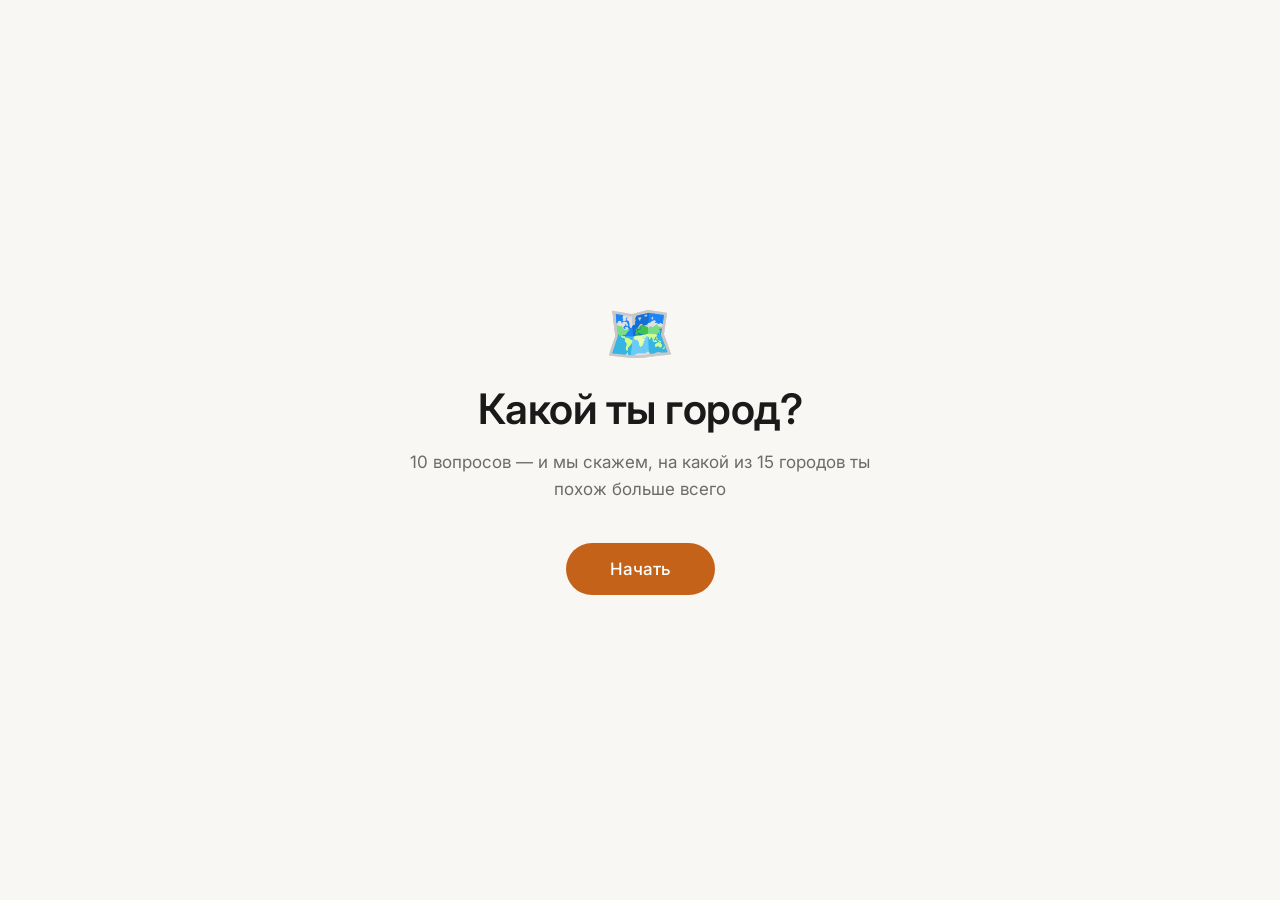
==== index.html @ 4e8ce3da "Add quiz frontend: HTML, CSS, JS with scoring logic" ====
<!DOCTYPE html>
<html lang="ru">
<head>
  <meta charset="UTF-8">
  <meta name="viewport" content="width=device-width, initial-scale=1.0">
  <title>Какой ты город?</title>
  <link rel="preconnect" href="https://fonts.googleapis.com">
  <link rel="preconnect" href="https://fonts.gstatic.com" crossorigin>
  <link href="https://fonts.googleapis.com/css2?family=Inter:wght@400;500;600&display=swap" rel="stylesheet">
  <link rel="stylesheet" href="style.css">
</head>
<body>
  <div id="app">

    <div id="screen-intro" class="screen active">
      <div class="intro-content">
        <div class="intro-emoji">🗺️</div>
        <h1>Какой ты город?</h1>
        <p class="intro-subtitle">10 вопросов — и мы скажем, на какой из 15 городов ты похож больше всего</p>
        <button class="btn-primary" id="btn-start">Начать</button>
      </div>
    </div>

    <div id="screen-quiz" class="screen">
      <div class="quiz-header">
        <div class="progress-bar">
          <div class="progress-fill" id="progress-fill"></div>
        </div>
        <div class="question-counter" id="question-counter"></div>
      </div>
      <div class="quiz-body">
        <p class="question-text" id="question-text"></p>
        <div class="options-list" id="options-list"></div>
      </div>
    </div>

    <div id="screen-result" class="screen">
      <div class="result-image-wrap" id="result-image-wrap">
        <img id="result-img" src="" alt="" onerror="this.style.display='none'">
        <div class="result-image-placeholder" id="result-placeholder"></div>
      </div>
      <div class="result-body">
        <div class="result-city-name" id="result-city-name"></div>
        <p class="result-description" id="result-description"></p>
        <button class="btn-secondary" id="btn-restart">Пройти ещё раз</button>
      </div>
    </div>

  </div>
  <script src="quiz.js"></script>
</body>
</html>
---- style.css ----
*, *::before, *::after {
  box-sizing: border-box;
  margin: 0;
  padding: 0;
}

:root {
  --bg: #f8f7f4;
  --card: #ffffff;
  --text: #1a1a1a;
  --text-muted: #6b6b6b;
  --accent: #c4621a;
  --accent-light: #f5e8de;
  --border: #e8e6e1;
  --shadow: 0 2px 12px rgba(0,0,0,0.08);
  --radius: 12px;
}

html, body {
  height: 100%;
  font-family: 'Inter', system-ui, -apple-system, sans-serif;
  background: var(--bg);
  color: var(--text);
  -webkit-font-smoothing: antialiased;
}

#app {
  min-height: 100%;
  display: flex;
  flex-direction: column;
}

/* ─── Screens ─────────────────────────────────────── */

.screen {
  display: none;
  flex: 1;
  flex-direction: column;
}

.screen.active {
  display: flex;
}

/* ─── Intro ───────────────────────────────────────── */

#screen-intro {
  align-items: center;
  justify-content: center;
  padding: 40px 24px;
  text-align: center;
}

.intro-content {
  max-width: 480px;
}

.intro-emoji {
  font-size: 56px;
  margin-bottom: 24px;
  line-height: 1;
}

h1 {
  font-size: clamp(28px, 5vw, 42px);
  font-weight: 600;
  letter-spacing: -0.5px;
  line-height: 1.15;
  margin-bottom: 16px;
}

.intro-subtitle {
  font-size: 17px;
  color: var(--text-muted);
  line-height: 1.6;
  margin-bottom: 40px;
}

/* ─── Buttons ─────────────────────────────────────── */

.btn-primary {
  display: inline-block;
  background: var(--accent);
  color: #fff;
  border: none;
  border-radius: 50px;
  padding: 16px 44px;
  font-size: 17px;
  font-weight: 500;
  font-family: inherit;
  cursor: pointer;
  transition: background 0.15s, transform 0.1s;
}

.btn-primary:hover {
  background: #a85215;
}

.btn-primary:active {
  transform: scale(0.97);
}

.btn-secondary {
  display: inline-block;
  background: transparent;
  color: var(--accent);
  border: 2px solid var(--accent);
  border-radius: 50px;
  padding: 14px 40px;
  font-size: 16px;
  font-weight: 500;
  font-family: inherit;
  cursor: pointer;
  transition: background 0.15s, color 0.15s, transform 0.1s;
  margin-top: 32px;
}

.btn-secondary:hover {
  background: var(--accent);
  color: #fff;
}

.btn-secondary:active {
  transform: scale(0.97);
}

/* ─── Quiz ────────────────────────────────────────── */

#screen-quiz {
  padding: 0;
}

.quiz-header {
  padding: 24px 24px 0;
  max-width: 680px;
  margin: 0 auto;
  width: 100%;
}

.progress-bar {
  height: 4px;
  background: var(--border);
  border-radius: 2px;
  overflow: hidden;
  margin-bottom: 12px;
}

.progress-fill {
  height: 100%;
  background: var(--accent);
  border-radius: 2px;
  transition: width 0.4s ease;
  width: 0%;
}

.question-counter {
  font-size: 13px;
  color: var(--text-muted);
  font-weight: 500;
  letter-spacing: 0.3px;
}

.quiz-body {
  padding: 32px 24px 48px;
  max-width: 680px;
  margin: 0 auto;
  width: 100%;
}

.question-text {
  font-size: clamp(18px, 3vw, 22px);
  font-weight: 600;
  line-height: 1.45;
  margin-bottom: 28px;
  letter-spacing: -0.2px;
}

.options-list {
  display: flex;
  flex-direction: column;
  gap: 10px;
}

.option-btn {
  display: block;
  width: 100%;
  text-align: left;
  background: var(--card);
  border: 2px solid var(--border);
  border-radius: var(--radius);
  padding: 16px 20px;
  font-size: 16px;
  font-family: inherit;
  color: var(--text);
  cursor: pointer;
  line-height: 1.5;
  transition: border-color 0.15s, background 0.15s, transform 0.1s;
}

.option-btn:hover {
  border-color: var(--accent);
  background: var(--accent-light);
}

.option-btn:active {
  transform: scale(0.99);
}

.option-btn.selected {
  border-color: var(--accent);
  background: var(--accent-light);
}

.option-letter {
  display: inline-block;
  font-weight: 600;
  color: var(--accent);
  margin-right: 8px;
  min-width: 18px;
}

/* ─── Result ──────────────────────────────────────── */

#screen-result {
  flex-direction: column;
}

.result-image-wrap {
  position: relative;
  width: 100%;
  height: clamp(220px, 40vw, 380px);
  background: var(--accent-light);
  overflow: hidden;
  flex-shrink: 0;
}

#result-img {
  width: 100%;
  height: 100%;
  object-fit: cover;
  display: block;
}

.result-image-placeholder {
  position: absolute;
  inset: 0;
  display: flex;
  align-items: center;
  justify-content: center;
  font-size: 80px;
  background: var(--accent-light);
}

.result-body {
  padding: 32px 24px 60px;
  max-width: 680px;
  margin: 0 auto;
  width: 100%;
  display: flex;
  flex-direction: column;
  align-items: flex-start;
}

.result-city-name {
  font-size: clamp(28px, 5vw, 38px);
  font-weight: 600;
  letter-spacing: -0.5px;
  line-height: 1.2;
  margin-bottom: 20px;
}

.result-description {
  font-size: 17px;
  line-height: 1.7;
  color: var(--text);
}

/* ─── Transition ──────────────────────────────────── */

.screen-fade-out {
  animation: fadeOut 0.2s ease forwards;
}

.screen-fade-in {
  animation: fadeIn 0.25s ease forwards;
}

@keyframes fadeOut {
  to { opacity: 0; transform: translateY(-8px); }
}

@keyframes fadeIn {
  from { opacity: 0; transform: translateY(8px); }
  to { opacity: 1; transform: translateY(0); }
}

/* ─── Mobile ──────────────────────────────────────── */

@media (max-width: 480px) {
  .quiz-body {
    padding: 24px 16px 40px;
  }

  .quiz-header {
    padding: 20px 16px 0;
  }

  .option-btn {
    padding: 14px 16px;
    font-size: 15px;
  }

  .result-body {
    padding: 24px 16px 48px;
  }
}
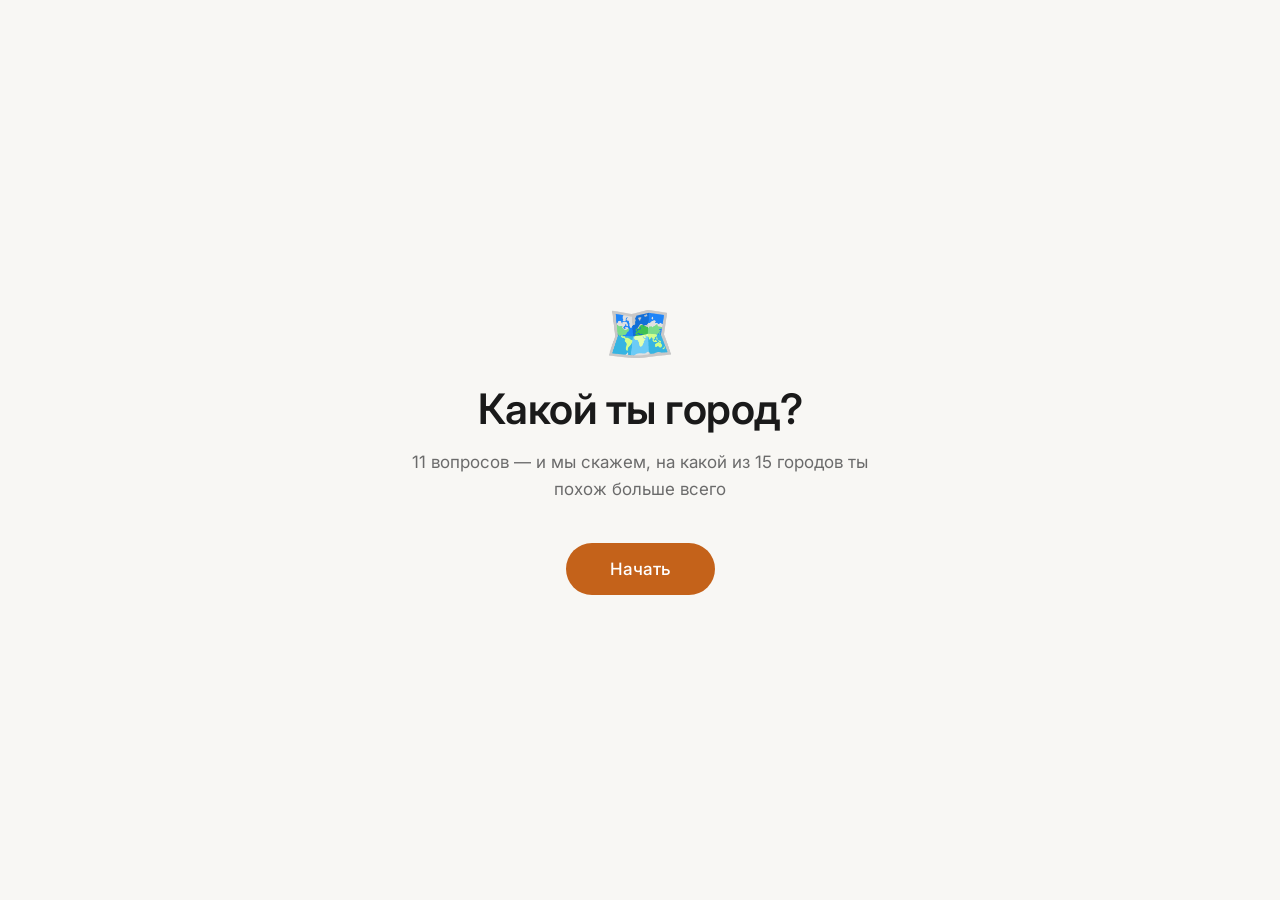
==== commit ff1c2756: "Add missing question В4 (breakfast)" ====
--- a/index.html
+++ b/index.html
@@ -16,7 +16,7 @@
       <div class="intro-content">
         <div class="intro-emoji">🗺️</div>
         <h1>Какой ты город?</h1>
-        <p class="intro-subtitle">10 вопросов — и мы скажем, на какой из 15 городов ты похож больше всего</p>
+        <p class="intro-subtitle">11 вопросов — и мы скажем, на какой из 15 городов ты похож больше всего</p>
         <button class="btn-primary" id="btn-start">Начать</button>
       </div>
     </div>
